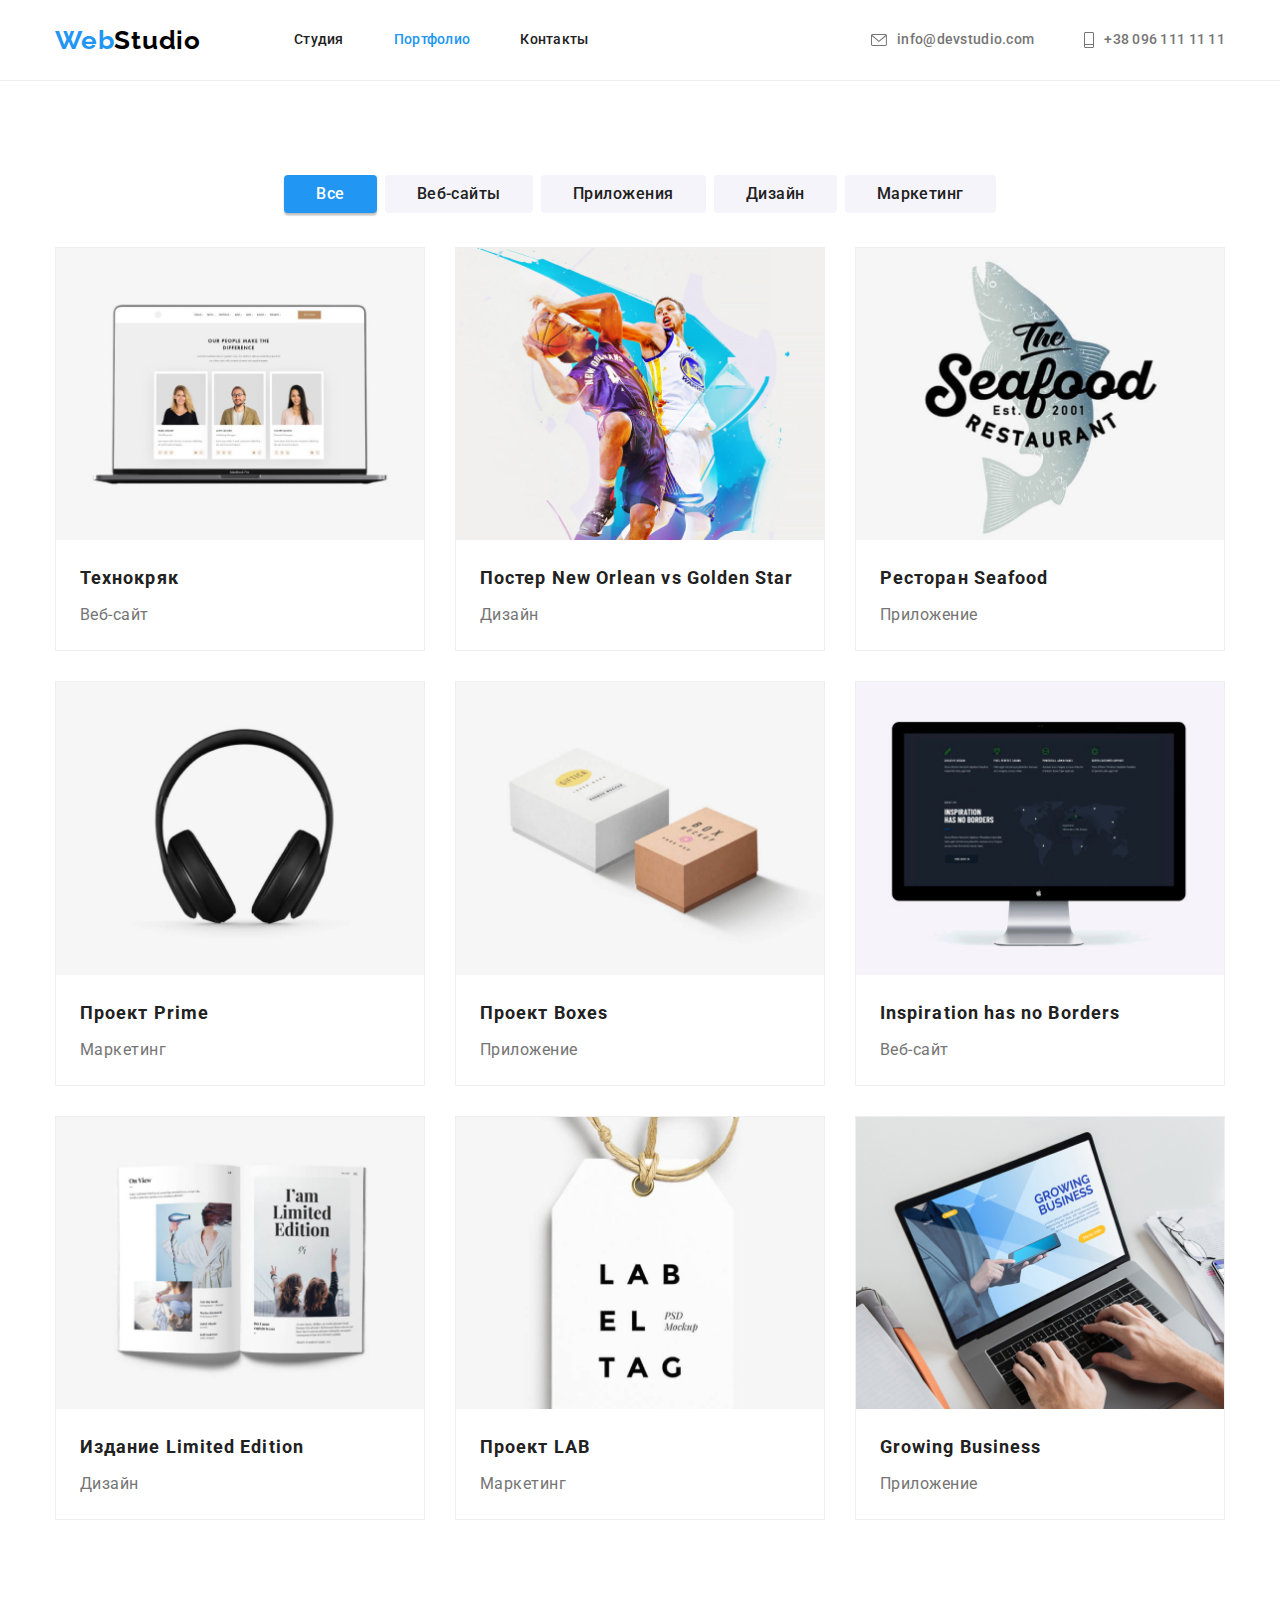
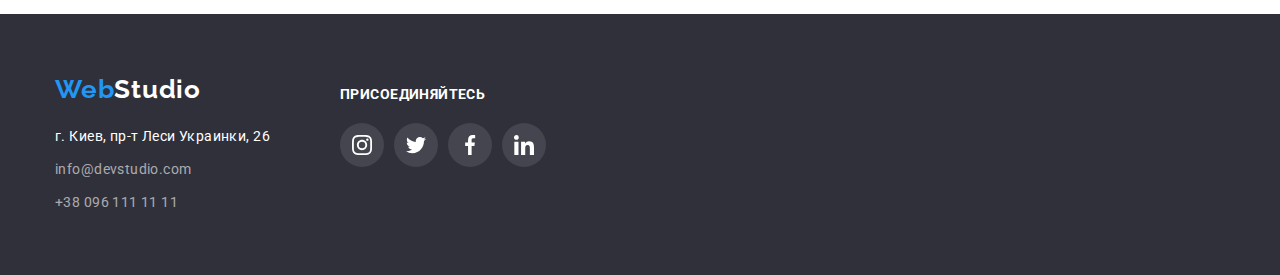
==== portfolio.html @ 8ae1b4e3 "V0.1" ====
<!DOCTYPE html>
<html lang="ru">

<head>
    <meta charset="UTF-8">
    <meta http-equiv="X-UA-Compatible" content="IE=edge">
    <meta name="viewport" content="width=device-width, initial-scale=1.0">
    <title>Портфолио</title>
    <link rel="preconnect" href="https://fonts.googleapis.com">
    <link rel="preconnect" href="https://fonts.gstatic.com" crossorigin>
    <link href="https://fonts.googleapis.com/css2?family=Raleway:wght@700&family=Roboto:wght@400;500;700;900&display=swap"
        rel="stylesheet">
    <link 
    rel="stylesheet" 
    href="https://cdnjs.cloudflare.com/ajax/libs/modern-normalize/1.0.0/modern-normalize.min.css" />
    <link href="./css/style.css" rel="stylesheet">
</head>

<body>
    <!--Шапка сайта-->
    <header class="page-header">
        <div class="container main-nav">
            <nav class="secondary-nav">
                <a class="header-logo" href="./index.html">
                    <span class="logo-text">Web</span>Studio
                </a>
        
                <ul class="site-nav lists">
                    <li class="item">
                        <a class="link" href="./index.html">
                            Студия
                        </a>
                    </li>
        
                    <li class="item">
                        <a class="link current" href="./portfolio.html">
                            Портфолио
                        </a>
                    </li>
        
                    <li class="item">
                        <a class="link" href="">
                            Контакты
                        </a>
                    </li>
        
                </ul>
            </nav>
        
            <ul class="site-contacts lists">
                <li class="item">
                    <a class="link" href="mailto:info@devstudio.com">
                        <svg class="link-icon" width="16" height="12">
                            <use href="./img/icons.svg#icon-mail"></use>
                        </svg>
                        info@devstudio.com
                    </a>
                </li>
                
                <li class="item">
                    <a class="link" href="tel:+380961111111">
                        <svg class="link-icon" width="10" height="16">
                            <use href="./img/icons.svg#icon-phone"></use>
                        </svg>
                        +38 096 111 11 11
                    </a>
                </li>
        
            </ul>
        </div>
    </header>
    <!--Главный блок-->
    <main>
        <!--Секция примера работ-->
        <section class="section">
            <div class="container">
                
                <h1 class="section-title visually-hidden" >Портфолио</h1>

                <ul class="portfolio-links lists">

                    <li class="item">
                        <button type="button" class="button primary current">Все</button>
                    </li>

                    <li class="item">
                        <button type="button" class="button primary">Веб-сайты</button>
                    </li>

                    <li class="item">
                        <button type="button" class="button primary">Приложения</button>
                    </li>

                    <li class="item">
                        <button type="button" class="button primary">Дизайн</button>
                    </li>

                    <li class="item">
                        <button type="button" class="button primary">Маркетинг</button>
                    </li>

                </ul>
  
            
                <ul class="portfolio-cards lists">

                    <li class="item">
                        <a href="">
                            <img src="./img/portfolio/portfolio1.jpg" 
                            alt="Веб-сайт Технокряк" 
                            width="370">
                            <div class="card-content">
                                <h2 class="card-heading">Технокряк</h2>
                                <p class="card-text">Веб-сайт</p>
                            </div>
                        </a>
                    </li>

                    <li class="item">
                        <a href="">
                            <img src="./img/portfolio/portfolio2.jpg" 
                            alt="Постер New Orlean vs Golden Star" 
                            width="370">
                            <div class="card-content">
                                <h2 class="card-heading">Постер New Orlean vs Golden Star</h2>
                                <p class="card-text">Дизайн</p>
                            </div>
                        </a>
                    </li>

                    <li class="item"> 
                        <a href="">
                            <img src="./img/portfolio/portfolio3.jpg" 
                            alt="Приложение для ресторана Seafood" 
                            width="370">
                            <div class="card-content">
                                <h2 class="card-heading">Ресторан Seafood</h2>
                                <p class="card-text">Приложение</p>
                            </div>
                        </a>
                    </li>

                    <li class="item">
                        <a href="">
                            <img src="./img/portfolio/portfolio4.jpg" 
                            alt="Проект Prime" 
                            width="370">
                            <div class="card-content">
                                <h2 class="card-heading">Проект Prime</h2>
                                <p class="card-text">Маркетинг</p>
                            </div>
                        </a>
                    </li>

                    <li class="item">
                        <a href="">
                            <img src="./img/portfolio/portfolio5.jpg" 
                            alt="Проект Boxes" 
                            width="370">
                            <div class="card-content">
                                <h2 class="card-heading">Проект Boxes</h2>
                                <p class="card-text">Приложение</p>
                            </div>
                        </a>
                    </li>

                    <li class="item">
                        <a href="">
                            <img src="./img/portfolio/portfolio6.jpg" 
                            alt="Inspiration has no Borders" 
                            width="370">
                            <div class="card-content">
                                <h2 class="card-heading">Inspiration has no Borders</h2>
                                <p class="card-text">Веб-сайт</p>
                            </div>
                        </a>
                    </li>

                    <li class="item">
                        <a href="">
                            <img src="./img/portfolio/portfolio7.jpg" 
                            alt="Издание Limited Edition" 
                            width="370">
                            <div class="card-content">
                                <h2 class="card-heading">Издание Limited Edition</h2>
                                <p class="card-text">Дизайн</p>
                            </div>
                        </a>
                    </li>

                    <li class="item">
                        <a href="">
                            <img src="./img/portfolio/portfolio8.jpg" 
                            alt="Проект LAB" 
                            width="370">
                            <div class="card-content">
                                <h2 class="card-heading">Проект LAB</h2>
                                <p class="card-text">Маркетинг</p>
                            </div>
                        </a>
                    </li>

                    <li class="item">
                        <a href="">
                            <img src="./img/portfolio/portfolio9.jpg" 
                            alt="Приложение Growing Business" 
                            width="370">
                            <div class="card-content">
                                <h2 class="card-heading">Growing Business</h2>
                                <p class="card-text">Приложение</p>
                            </div>
                        </a>
                    </li>

                </ul>
            
            </div>
        </section>

    </main>
    <!--Подвал сайта-->
    <footer class="footer">
        <div class="container footer-contant">
        
            <div class="footer-logo">
        
                <a class="footer-link" href="./index.html">
                    <span class="logo-text">Web</span>Studio
                </a>
                <address class="footer-address">
                    <ul class="footer-contacts lists">
        
                        <li class="link">
                            <a href="#" class="address">г. Киев, пр-т Леси Украинки, 26</a>
                        </li>
        
                        <li class="link">
                            <a href="mailto:info@devstudio.com">info@devstudio.com</a>
                        </li>
        
                        <li class="link">
                            <a href="tel:+380961111111">+38 096 111 11 11</a>
                        </li>
        
                    </ul>
                </address>
            </div>
        
            <div class="footer-social">
        
                <b class="title">присоединяйтесь</b>
        
                <ul class="social-block lists">
                    <li class="social-item">
                        <a class="social-block__link test" href="#instagram">
                            <svg class="social-icon" width="20" height="20">
                                <use href="./img/icons.svg#icon-instagram"></use>
                            </svg>
                        </a>
                    </li>
        
                    <li class="social-item">
                        <a class="social-block__link test" href="#twitter">
                            <svg class="social-icon" width="20" height="20">
                                <use href="./img/icons.svg#icon-twitter"></use>
                            </svg>
                        </a>
                    </li>
        
                    <li class="social-item">
                        <a class="social-block__link test" href="#facebook">
                            <svg class="social-icon" width="20" height="20">
                                <use href="./img/icons.svg#icon-facebook"></use>
                            </svg>
                        </a>
                    </li>
        
                    <li class="social-item">
                        <a class="social-block__link test" href="#linkedin">
                            <svg class="social-icon" width="20" height="20">
                                <use href="./img/icons.svg#icon-linkedin"></use>
                            </svg>
                        </a>
                    </li>
        
                </ul>
        
            </div>
        </div>
    </footer>

</body>

</html>
---- css/style.css ----
:root {
  --primary-text-color: #757575;
  --title-text-color: #212121;
  --accent-color: #2196f3;
  --white-color: #fff;
  --black-color: #000;
  --section-bg-color: #2f303a;
  --button-bg-color: #f5f4fa;
  --button-secondary-bg-color: #188ce8;
  --footer-link-color: rgba(255, 255, 255, 0.6);
  --border-color: #eeeeee;
  --icon-primary-color: #afb1b8;
  --icon-secondary-color: #2196f3;
  --card-shadow: 0px 1px 1px rgba(0, 0, 0, 0.12), 0px 1px 1px rgba(0, 0, 0, 0.14),
    0px 2px 1px rgba(0, 0, 0, 0.2);
  --button-shadow: 0px 3px 1px rgba(0, 0, 0, 0.1), 0px 1px 2px rgba(0, 0, 0, 0.08),
    0px 2px 2px rgba(0, 0, 0, 0.12);
  --card-radius: 0px 0px 4px 4px;
  --card-set-gap: 30px;
}

body {
  font-family: 'Roboto', sans-serif;
  font-size: 14px;

  background-color: var(--white-color);
  color: var(--primary-text-color);
}

img {
  display: block;
  max-width: 100%;
  height: auto;
}

/* Утилиты */

.lists {
  list-style: none;

  padding: 0;
  margin: 0;
}

/* Скрыть заголовок */

.visually-hidden {
  position: absolute;
  width: 1px;
  height: 1px;
  margin: -1px;
  padding: 0;
  overflow: hidden;
  border: 0;
  clip: rect(0 0 0 0);
}

/* Стили контейнера */

.container {
  width: 1200px;
  padding-left: 15px;
  padding-right: 15px;

  margin: 0 auto;

  /* border: 2px solid red; */
}

/* Стили секций */

.section {
  padding-top: 94px;
  padding-bottom: 94px;

  /* outline: 2px solid orchid; */
}

.section.secondary {
  padding-top: 0;
}

.section.team {
  background-color: var(--button-bg-color);
}

/* Стили шапки сайта */

.page-header {
  border-bottom: 1px solid var(--border-color);
}

.main-nav {
  display: flex;
  align-items: center;
}

.secondary-nav {
  display: flex;
  align-items: center;
  margin-right: auto;
}

.site-nav {
  display: flex;
  margin-left: 93px;
}

.site-contacts {
  display: flex;
}

.site-nav .link {
  display: inline-block;
  font-weight: 500;
  line-height: 1.14;
  letter-spacing: 0.02em;
  text-decoration: none;

  padding-top: 32px;
  padding-bottom: 32px;

  color: var(--title-text-color);
}

.site-nav .link.current {
  color: var(--accent-color);
}

.site-nav .link:hover,
.site-nav .link:focus {
  color: var(--accent-color);
}

.site-contacts .link {
  font-weight: 500;
  line-height: 1.14;
  letter-spacing: 0.02em;
  text-decoration: none;

  display: inline-flex;
  align-items: center;
  justify-content: center;
  align-self: start;

  padding: 32px 0px 32px 0px;

  fill: var(--primary-text-color);
  color: var(--primary-text-color);
}

.site-contacts .link:hover,
.site-contacts .link:focus {
  color: var(--accent-color);
  fill: var(--accent-color);
}

.site-contacts .link-icon {
  margin-right: 10px;
}

.site-nav .item:not(:last-child) {
  margin-right: 50px;
}

.site-contacts .item + .item {
  margin-left: 50px;
}

.header-logo {
  font-family: Raleway;
  font-weight: 700;
  font-size: 26px;
  line-height: 1.19;
  letter-spacing: 0.03em;
  text-decoration: none;

  color: var(--black-color);
}

.logo-text {
  color: var(--accent-color);
}

/* Стили подвала сайта */

.footer {
  padding-top: 60px;
  padding-bottom: 60px;

  background-color: var(--section-bg-color);
}

.container.footer-contant {
  display: flex;
  flex-wrap: wrap;
}

.footer-social {
  margin-top: 12px;
  margin-left: 70px;
}

.footer-social .title {
  font-weight: 700;
  font-size: 14px;
  line-height: 1.14;
  letter-spacing: 0.03em;
  text-transform: uppercase;

  display: inline-flex;
  margin-bottom: 20px;

  color: var(--white-color);
}

.footer-link {
  font-family: Raleway;
  font-weight: 700;
  font-size: 26px;
  line-height: 1.19;
  letter-spacing: 0.03em;
  text-decoration: none;

  margin-bottom: 20px;
  display: block;

  color: var(--white-color);
}

.footer-contacts a {
  display: block;

  font-style: normal;
  line-height: 1.71;
  letter-spacing: 0.03em;
  text-decoration: none;

  color: var(--footer-link-color);
}

.footer-contacts .address {
  font-style: normal;

  color: var(--white-color);
}

.footer-contacts .link:not(:last-child) {
  margin-bottom: 9px;
}

.footer-social .social-block__link.test {
  background-color: rgba(255, 255, 255, 0.1);
  fill: var(--white-color);
}

.footer-social .social-block__link.test:hover,
.footer-social .social-block__link.test:focus {
  background-color: var(--icon-secondary-color);
}

/* Стили секции герой */

.section-hero {
  max-width: 1600px;
  height: 600px;
  margin: 0 auto;
  padding: 200px 0px;

  background-image: linear-gradient(to right, rgba(47, 48, 58, 0.4), rgba(47, 48, 58, 0.4)),
    url('../img/header-img.jpg');
  background-repeat: no-repeat;
  background-position: center;
  background-size: cover;
  background-color: var(--section-bg-color);

  text-align: center;
}

.hero-title {
  font-weight: 900;
  font-size: 44px;
  line-height: 1.36;
  letter-spacing: 0.06em;
  text-transform: uppercase;

  margin-top: 0;
  margin-bottom: 30px;

  color: var(--white-color);
}

/* Стили секции преимуществ */

.section-title {
  font-weight: 700;
  font-size: 36px;
  line-height: 1.16;
  letter-spacing: 0.03em;
  text-align: center;

  margin-top: 0;
  margin-bottom: 50px;

  color: var(--title-text-color);
}

.advantage-cards {
  display: flex;
  flex-wrap: wrap;

  margin-left: calc(-1 * var(--card-set-gap));
  margin-top: calc(-1 * var(--card-set-gap));
}

.advantage-cards .item {
  flex-basis: calc(100% / 4 - var(--card-set-gap));
  margin-left: var(--card-set-gap);
  margin-top: var(--card-set-gap);

  max-width: 270px;
}

.advantage-cards .thumb {
  display: flex;
  justify-content: center;
  align-items: center;

  max-width: 270px;
  height: 120px;
  margin-bottom: 30px;

  border-radius: 4px;
  background-color: var(--button-bg-color);
}

.advantage-cards .card-title {
  margin-top: 0;
  margin-bottom: 10px;

  font-weight: 700;
  line-height: 1.14;
  letter-spacing: 0.03em;
  text-transform: uppercase;

  color: var(--title-text-color);
}

.advantage-cards .card-text {
  margin-top: 0;
  margin-bottom: 0;

  font-size: 14px;
  line-height: 1.71;
  letter-spacing: 0.03em;
}

/* Стили секции рода деятельности */

.career-cards {
  display: flex;
  flex-wrap: wrap;

  margin-left: calc(-1 * var(--card-set-gap));
  margin-top: calc(-1 * var(--card-set-gap));
}

.career-cards .item {
  flex-basis: calc(100% / 3 - var(--card-set-gap));
  margin-left: var(--card-set-gap);
  margin-top: var(--card-set-gap);

  /* outline: 2px solid green; */
}
/* Стили секции команды */

.team-cards {
  display: flex;
  flex-wrap: wrap;

  margin-left: calc(-1 * var(--card-set-gap));
  margin-top: calc(-1 * var(--card-set-gap));
}

.team-cards .item {
  flex-basis: calc(100% / 4 - var(--card-set-gap));
  margin-left: var(--card-set-gap);
  margin-top: var(--card-set-gap);

  box-shadow: var(--card-shadow);
  border-radius: var(--card-radius);

  background-color: var(--white-color);

  /* outline: 2px solid green; */
}

.social-block {
  display: flex;
  flex-wrap: wrap;
  justify-content: center;
}

.social-block .social-block__link {
  display: flex;
  align-items: center;
  justify-content: center;
  fill: var(--icon-primary-color);

  width: 44px;
  height: 44px;
  border-radius: 50%;
}

.social-block .social-item:not(:last-child) {
  margin-right: 10px;
}

.social-block .social-block__link:hover,
.social-block .social-block__link:focus {
  background-color: var(--icon-secondary-color);
  fill: var(--white-color);
}

.team-cards img {
  margin-top: 0;
}

.team-cards .card-title {
  margin-top: 0;
  margin-bottom: 10px;

  font-weight: 500;
  font-size: 16px;
  line-height: 1.19;
  letter-spacing: 0.03em;

  color: var(--title-text-color);
}

.team-cards .card-text {
  margin-top: 0;
  margin-bottom: 16px;

  font-size: 16px;
  line-height: 1.19;
  letter-spacing: 0.03em;
}

.card-content {
  padding-top: 30px;
  padding-bottom: 30px;

  text-align: center;
}

/* Стили секции клиентов */

.clients-cards {
  display: flex;
  flex-wrap: wrap;

  margin-left: calc(-1 * var(--card-set-gap));
  margin-top: calc(-1 * var(--card-set-gap));
}

.clients-cards .item {
  flex-basis: calc(100% / 6 - var(--card-set-gap));
  margin-left: var(--card-set-gap);
  margin-top: var(--card-set-gap);
}

.clients-cards .link {
  display: flex;
  align-items: center;
  justify-content: center;

  cursor: pointer;
  width: 170px;
  height: 92px;
  border: 1px solid var(--icon-primary-color);
  box-sizing: border-box;
  border-radius: 4px;
}

.clients-cards .link {
  fill: var(--icon-primary-color);
}

.clients-cards .link:hover,
.clients-cards .link:focus {
  border: 1px solid var(--icon-secondary-color);
  fill: var(--icon-secondary-color);
}

/* Страница портфолио */

/* Стили секции примера работ */

.portfolio-cards {
  display: flex;
  flex-wrap: wrap;

  margin-left: calc(-1 * var(--card-set-gap));
  margin-top: calc(-1 * var(--card-set-gap));
}

.portfolio-cards > .item {
  flex-basis: calc(100% / 3 - var(--card-set-gap));
  margin-left: var(--card-set-gap);
  margin-top: var(--card-set-gap);
}

.portfolio-links {
  margin-bottom: 34px;
  display: flex;
  justify-content: center;
}

.portfolio-links .item:not(:last-child) {
  margin-right: 8px;
}

.portfolio-cards .item {
  border: 1px solid var(--border-color);
}

.portfolio-cards .item:hover {
  box-shadow: var(--card-shadow);
}

.portfolio-cards a {
  text-decoration: none;
}

.portfolio-cards .card-content {
  display: block;
  padding: 20px 24px 20px 24px;
  text-align: left;
}

.card-heading {
  margin-top: 0;
  margin-bottom: 4px;

  font-weight: 700;
  font-size: 18px;
  line-height: 2;
  letter-spacing: 0.06em;

  color: var(--title-text-color);
}

.card-text {
  margin: 0;

  font-weight: normal;
  font-size: 16px;
  line-height: 1.87;
  letter-spacing: 0.03em;

  color: var(--primary-text-color);
}

/* Кнопки */

.button {
  background-color: var(--button-bg-color);
  color: var(--title-text-color);

  font-family: inherit;
  text-align: center;

  border-radius: 4px;
  border: 0;
}

.portfolio-links .button.current {
  background-color: var(--accent-color);
  color: var(--white-color);
  box-shadow: var(--button-shadow);
}

.button.primary {
  background-color: var(--button-bg-color);
  color: var(--title-text-color);

  font-weight: 500;
  font-size: 16px;
  line-height: 1.62;
  text-align: center;
  letter-spacing: 0.03em;
  cursor: pointer;

  min-width: 73px;
  padding: 6px 32px;
}

.button.primary:hover,
.button.primary:focus {
  background-color: var(--accent-color);
  color: var(--white-color);
  box-shadow: var(--button-shadow);
}

.button.secondary {
  background-color: var(--accent-color);
  color: var(--white-color);

  font-weight: 700;
  font-size: 16px;
  line-height: 1.87;
  letter-spacing: 0.06em;
  cursor: pointer;

  min-width: 200px;
  padding: 10px 32px;
}

.button.secondary:hover,
.button.secondary:focus {
  background-color: var(--button-secondary-bg-color);
}
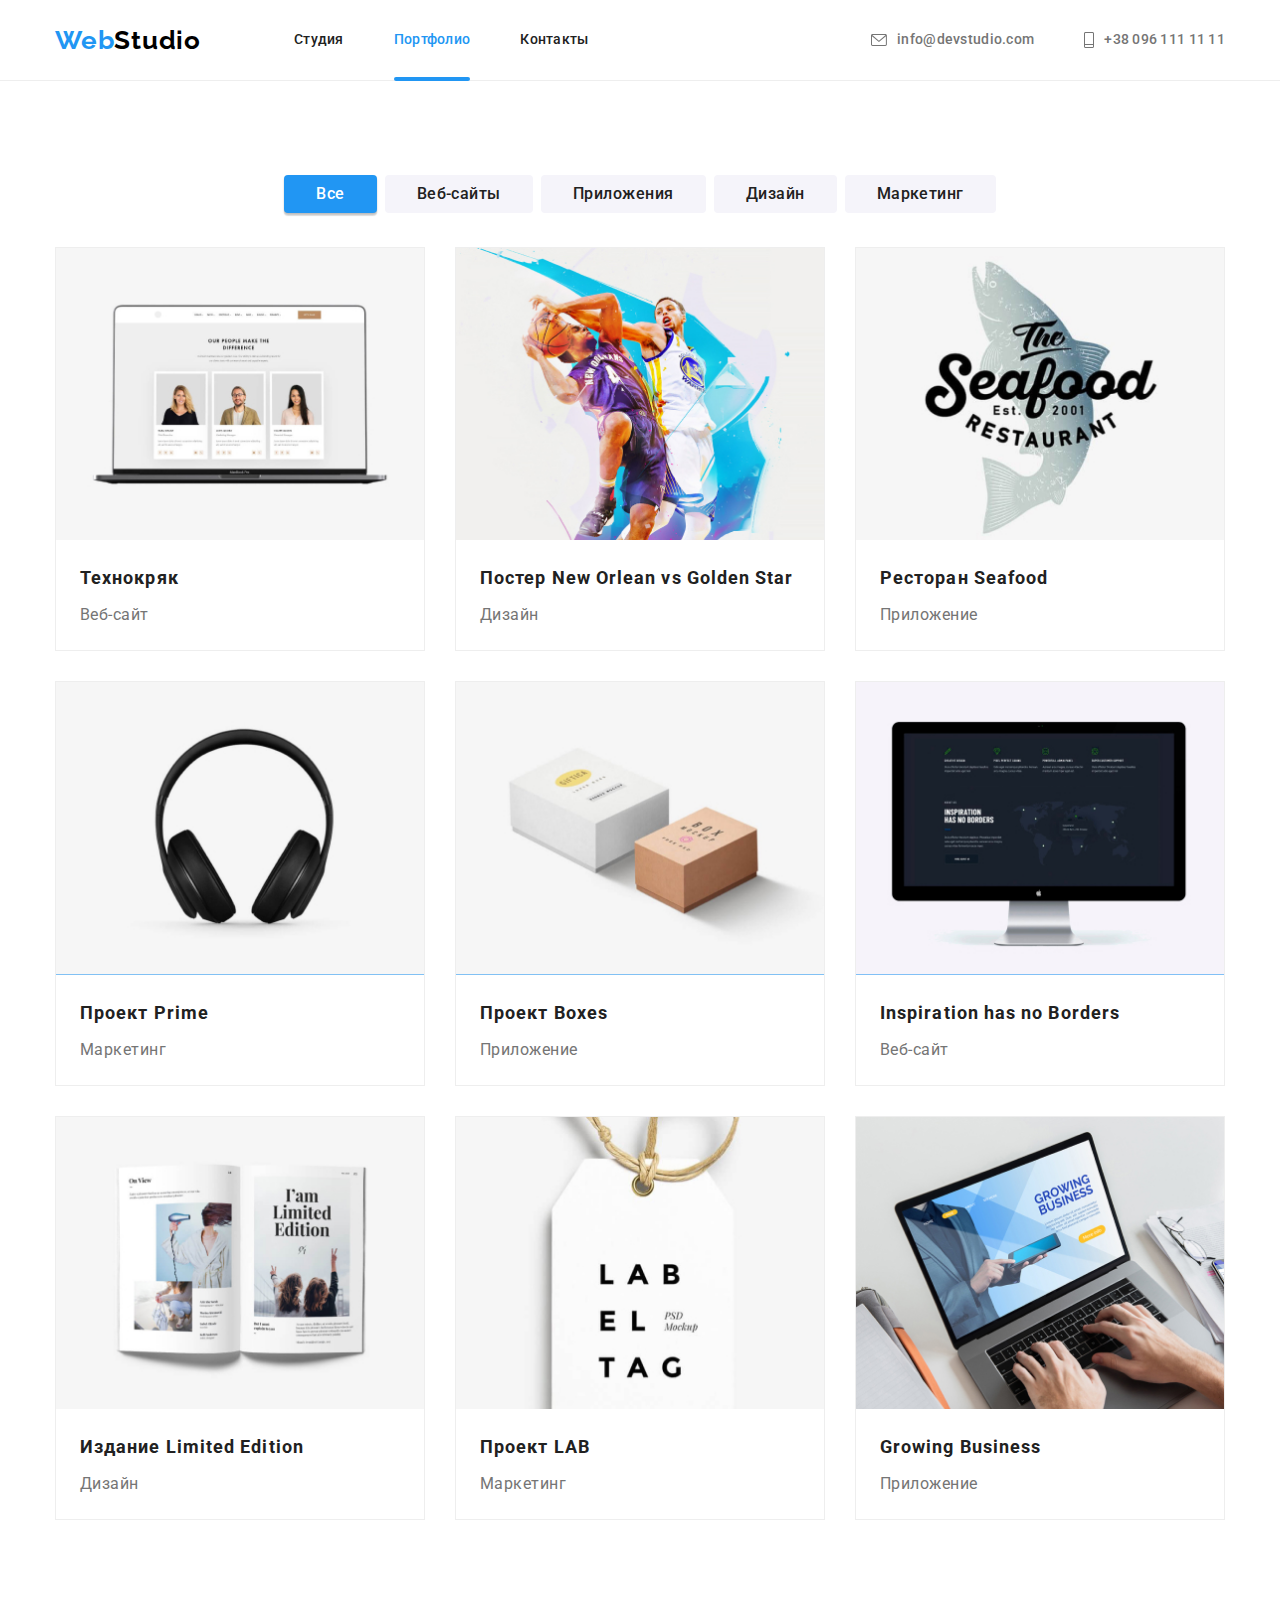
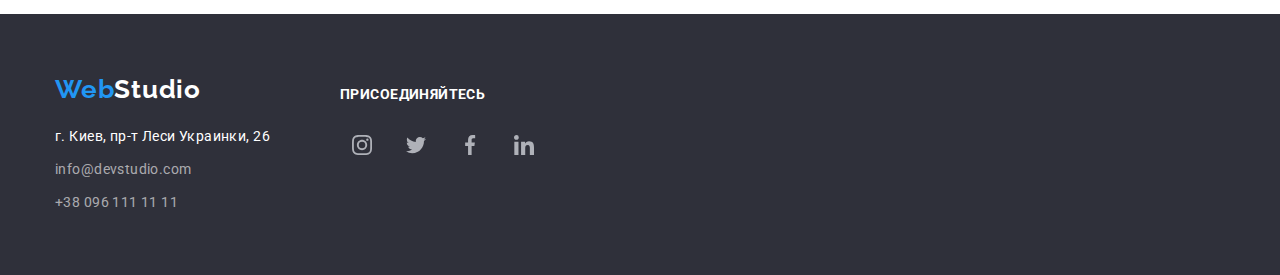
==== commit 8d244472: "V1" ====
--- a/portfolio.html
+++ b/portfolio.html
@@ -102,13 +102,24 @@
                 </ul>
   
             
-                <ul class="portfolio-cards lists">
-
-                    <li class="item">
-                        <a href="">
-                            <img src="./img/portfolio/portfolio1.jpg" 
-                            alt="Веб-сайт Технокряк" 
-                            width="370">
+                <ul class="portfolio-list lists">
+
+                    <li class="item">
+                        <a href="" class="portfolio-card">
+                            <div class="portfolio-thumb">
+                                <img src="./img/portfolio/portfolio1.jpg" 
+                                alt="Веб-сайт Технокряк" 
+                                width="370"
+                                height="294">
+
+                                <div class="portfolio-overlay">
+                                    <p class="overlay-text">
+                                        Технокряк это современная площадка распространения коронавируса. Компании используют эту платформу для цифрового
+                                        шпионажа и атак на защищённые сервера конкурентов.
+                                    </p>
+                                </div>
+                            </div>
+
                             <div class="card-content">
                                 <h2 class="card-heading">Технокряк</h2>
                                 <p class="card-text">Веб-сайт</p>
@@ -117,10 +128,22 @@
                     </li>
 
                     <li class="item">
-                        <a href="">
-                            <img src="./img/portfolio/portfolio2.jpg" 
-                            alt="Постер New Orlean vs Golden Star" 
-                            width="370">
+                        <a href="" class="portfolio-card">
+                            <div class="portfolio-thumb">
+                                <img src="./img/portfolio/portfolio2.jpg" 
+                                alt="Постер New Orlean vs Golden Star" 
+                                width="370"
+                                height="294">
+
+                                <div class="portfolio-overlay">
+                                    <p class="overlay-text">
+                                        Технокряк это современная площадка распространения коронавируса. Компании используют эту платформу для цифрового
+                                        шпионажа и атак на защищённые сервера конкурентов.
+                                    </p>
+                                </div>
+                                
+                            </div>
+                            
                             <div class="card-content">
                                 <h2 class="card-heading">Постер New Orlean vs Golden Star</h2>
                                 <p class="card-text">Дизайн</p>
@@ -129,10 +152,22 @@
                     </li>
 
                     <li class="item"> 
-                        <a href="">
-                            <img src="./img/portfolio/portfolio3.jpg" 
-                            alt="Приложение для ресторана Seafood" 
-                            width="370">
+                        <a href="" class="portfolio-card">
+                            <div class="portfolio-thumb">
+                                <img src="./img/portfolio/portfolio3.jpg" 
+                                alt="Приложение для ресторана Seafood" 
+                                width="370"
+                                height="294">
+
+                                <div class="portfolio-overlay">
+                                    <p class="overlay-text">
+                                        Технокряк это современная площадка распространения коронавируса. Компании используют эту платформу для цифрового
+                                        шпионажа и атак на защищённые сервера конкурентов.
+                                    </p>
+                                </div>
+
+                            </div>
+                            
                             <div class="card-content">
                                 <h2 class="card-heading">Ресторан Seafood</h2>
                                 <p class="card-text">Приложение</p>
@@ -141,10 +176,22 @@
                     </li>
 
                     <li class="item">
-                        <a href="">
-                            <img src="./img/portfolio/portfolio4.jpg" 
-                            alt="Проект Prime" 
-                            width="370">
+                        <a href="" class="portfolio-card">
+                            <div class="portfolio-thumb">
+                                <img src="./img/portfolio/portfolio4.jpg" 
+                                alt="Проект Prime" 
+                                width="370"
+                                height="294">
+
+                                <div class="portfolio-overlay">
+                                    <p class="overlay-text">
+                                        Технокряк это современная площадка распространения коронавируса. Компании используют эту платформу для цифрового
+                                        шпионажа и атак на защищённые сервера конкурентов.
+                                    </p>
+                                </div>
+
+                            </div>
+                            
                             <div class="card-content">
                                 <h2 class="card-heading">Проект Prime</h2>
                                 <p class="card-text">Маркетинг</p>
@@ -153,10 +200,22 @@
                     </li>
 
                     <li class="item">
-                        <a href="">
-                            <img src="./img/portfolio/portfolio5.jpg" 
+                        <a href="" class="portfolio-card">
+                            <div class="portfolio-thumb">
+                                <img src="./img/portfolio/portfolio5.jpg" 
                             alt="Проект Boxes" 
-                            width="370">
+                            width="370"
+                            height="294">
+
+                            <div class="portfolio-overlay">
+                                    <p class="overlay-text">
+                                        Технокряк это современная площадка распространения коронавируса. Компании используют эту платформу для цифрового
+                                        шпионажа и атак на защищённые сервера конкурентов.
+                                    </p>
+                            </div>
+
+                            </div>
+                            
                             <div class="card-content">
                                 <h2 class="card-heading">Проект Boxes</h2>
                                 <p class="card-text">Приложение</p>
@@ -165,10 +224,22 @@
                     </li>
 
                     <li class="item">
-                        <a href="">
-                            <img src="./img/portfolio/portfolio6.jpg" 
-                            alt="Inspiration has no Borders" 
-                            width="370">
+                        <a href="" class="portfolio-card">
+                            <div class="portfolio-thumb">
+                                <img src="./img/portfolio/portfolio6.jpg" 
+                                alt="Inspiration has no Borders" 
+                                width="370"
+                                height="294">
+
+                                <div class="portfolio-overlay">
+                                    <p class="overlay-text">
+                                        Технокряк это современная площадка распространения коронавируса. Компании используют эту платформу для цифрового
+                                        шпионажа и атак на защищённые сервера конкурентов.
+                                    </p>
+                                </div>
+
+                            </div>
+                            
                             <div class="card-content">
                                 <h2 class="card-heading">Inspiration has no Borders</h2>
                                 <p class="card-text">Веб-сайт</p>
@@ -177,10 +248,22 @@
                     </li>
 
                     <li class="item">
-                        <a href="">
-                            <img src="./img/portfolio/portfolio7.jpg" 
+                        <a href="" class="portfolio-card">
+                            <div class="portfolio-thumb">
+                                <img src="./img/portfolio/portfolio7.jpg" 
                             alt="Издание Limited Edition" 
-                            width="370">
+                            width="370"
+                            height="294">
+
+                            <div class="portfolio-overlay">
+                                    <p class="overlay-text">
+                                        Технокряк это современная площадка распространения коронавируса. Компании используют эту платформу для цифрового
+                                        шпионажа и атак на защищённые сервера конкурентов.
+                                    </p>
+                            </div>
+
+                            </div>
+                            
                             <div class="card-content">
                                 <h2 class="card-heading">Издание Limited Edition</h2>
                                 <p class="card-text">Дизайн</p>
@@ -189,10 +272,22 @@
                     </li>
 
                     <li class="item">
-                        <a href="">
-                            <img src="./img/portfolio/portfolio8.jpg" 
+                        <a href="" class="portfolio-card">
+                            <div class="portfolio-thumb">
+                                <img src="./img/portfolio/portfolio8.jpg" 
                             alt="Проект LAB" 
-                            width="370">
+                            width="370"
+                            height="294">
+
+                            <div class="portfolio-overlay">
+                                    <p class="overlay-text">
+                                        Технокряк это современная площадка распространения коронавируса. Компании используют эту платформу для цифрового
+                                        шпионажа и атак на защищённые сервера конкурентов.
+                                    </p>
+                            </div>
+
+                            </div>
+                            
                             <div class="card-content">
                                 <h2 class="card-heading">Проект LAB</h2>
                                 <p class="card-text">Маркетинг</p>
@@ -201,10 +296,22 @@
                     </li>
 
                     <li class="item">
-                        <a href="">
-                            <img src="./img/portfolio/portfolio9.jpg" 
+                        <a href="" class="portfolio-card">
+                            <div class="portfolio-thumb">
+                                <img src="./img/portfolio/portfolio9.jpg" 
                             alt="Приложение Growing Business" 
-                            width="370">
+                            width="370"
+                            height="294">
+
+                            <div class="portfolio-overlay">
+                                    <p class="overlay-text">
+                                        Технокряк это современная площадка распространения коронавируса. Компании используют эту платформу для цифрового
+                                        шпионажа и атак на защищённые сервера конкурентов.
+                                    </p>
+                            </div>
+
+                            </div>
+                            
                             <div class="card-content">
                                 <h2 class="card-heading">Growing Business</h2>
                                 <p class="card-text">Приложение</p>
@@ -289,6 +396,10 @@
         </div>
     </footer>
 
+
+    <!-- Скрипт для шапки-->
+    <script src="./js/header.js"></script>
+
 </body>
 
 </html>--- a/css/style.css
+++ b/css/style.css
@@ -17,6 +17,7 @@
     0px 2px 2px rgba(0, 0, 0, 0.12);
   --card-radius: 0px 0px 4px 4px;
   --card-set-gap: 30px;
+  --timing-function: cubic-bezier(0.4, 0, 0.2, 1);
 }
 
 body {
@@ -31,6 +32,17 @@
   display: block;
   max-width: 100%;
   height: auto;
+}
+
+p,
+h1,
+h2,
+h3,
+h4,
+h5,
+h6 {
+  margin: 0;
+  padding: 0;
 }
 
 /* Утилиты */
@@ -87,7 +99,16 @@
 /* Стили шапки сайта */
 
 .page-header {
+  position: fixed;
+  top: 0;
+  left: 0;
+  z-index: 1;
+
+  width: 100%;
+  min-height: 80px;
+
   border-bottom: 1px solid var(--border-color);
+  background-color: var(--white-color);
 }
 
 .main-nav {
@@ -120,11 +141,29 @@
   padding-top: 32px;
   padding-bottom: 32px;
 
+  transition: color 250ms var(--timing-function);
+
   color: var(--title-text-color);
 }
 
 .site-nav .link.current {
+  position: relative;
+
   color: var(--accent-color);
+}
+
+.site-nav .link.current::after {
+  content: '';
+
+  position: absolute;
+  left: 0;
+  bottom: -1px;
+
+  display: block;
+  width: 100%;
+  height: 4px;
+  border-radius: 2px;
+  background-color: var(--accent-color);
 }
 
 .site-nav .link:hover,
@@ -145,18 +184,19 @@
 
   padding: 32px 0px 32px 0px;
 
-  fill: var(--primary-text-color);
   color: var(--primary-text-color);
+
+  transition: fill 250ms var(--timing-function), color 250ms var(--timing-function);
 }
 
 .site-contacts .link:hover,
 .site-contacts .link:focus {
   color: var(--accent-color);
-  fill: var(--accent-color);
 }
 
 .site-contacts .link-icon {
   margin-right: 10px;
+  fill: currentColor;
 }
 
 .site-nav .item:not(:last-child) {
@@ -249,13 +289,15 @@
   margin-bottom: 9px;
 }
 
-.footer-social .social-block__link.test {
+.footer-social .social-block__link.social {
   background-color: rgba(255, 255, 255, 0.1);
   fill: var(--white-color);
-}
-
-.footer-social .social-block__link.test:hover,
-.footer-social .social-block__link.test:focus {
+
+  transition: background-color 250ms var(--timing-function);
+}
+
+.footer-social .social-block__link.social:hover,
+.footer-social .social-block__link.social:focus {
   background-color: var(--icon-secondary-color);
 }
 
@@ -290,6 +332,66 @@
   color: var(--white-color);
 }
 
+/* Стили модального окна */
+
+.backdrop {
+  position: fixed;
+  top: 0;
+  left: 0;
+
+  width: 100%;
+  height: 100%;
+  background-color: rgba(0, 0, 0, 0.2);
+
+  opacity: 1;
+  transition: opacity 250ms var(--timing-function);
+}
+
+.backdrop.is-hidden {
+  opacity: 0;
+  pointer-events: none;
+}
+
+.backdrop.is-hidden .modal {
+  transform: translate(-50%, -50%) scale(0.9);
+}
+
+.modal {
+  position: absolute;
+  top: 50%;
+  left: 50%;
+  transform: translate(-50%, -50%) scale(1);
+  transition: transform 250ms var(--timing-function);
+
+  min-width: 528px;
+  min-height: 581px;
+
+  box-shadow: 0px 1px 3px rgba(0, 0, 0, 0.12), 0px 1px 1px rgba(0, 0, 0, 0.14),
+    0px 2px 1px rgba(0, 0, 0, 0.2);
+  border-radius: 4px;
+  background-color: var(--white-color);
+}
+
+.close-button {
+  position: absolute;
+  top: 8px;
+  right: 8px;
+
+  display: inline-flex;
+  align-items: center;
+  justify-content: center;
+  align-self: start;
+
+  width: 30px;
+  height: 30px;
+  border-radius: 50%;
+  border: 1px solid rgba(0, 0, 0, 0.1);
+  box-sizing: border-box;
+  background-color: var(--white-color);
+
+  cursor: pointer;
+}
+
 /* Стили секции преимуществ */
 
 .section-title {
@@ -372,6 +474,44 @@
 
   /* outline: 2px solid green; */
 }
+
+.card-tumb {
+  position: relative;
+
+  display: flex;
+  justify-content: center;
+}
+
+.card-tumb::before {
+  content: '';
+  display: block;
+
+  position: absolute;
+  left: 0;
+  bottom: 0;
+
+  width: 100%;
+  height: 70px;
+  background-color: rgba(47, 48, 58, 0.8);
+}
+
+.card-tumb > .label {
+  position: absolute;
+  left: 50%;
+  bottom: 27px;
+  transform: translate(-50%, 0);
+
+  width: 100%;
+
+  font-weight: 700;
+  font-size: 14px;
+  line-height: 1.14;
+  text-align: center;
+  letter-spacing: 0.03em;
+  text-transform: uppercase;
+  color: var(--white-color);
+}
+
 /* Стили секции команды */
 
 .team-cards {
@@ -410,6 +550,8 @@
   width: 44px;
   height: 44px;
   border-radius: 50%;
+
+  transition: fill 250ms var(--timing-function), background-color 250ms var(--timing-function);
 }
 
 .social-block .social-item:not(:last-child) {
@@ -481,10 +623,10 @@
   border: 1px solid var(--icon-primary-color);
   box-sizing: border-box;
   border-radius: 4px;
-}
-
-.clients-cards .link {
+
   fill: var(--icon-primary-color);
+
+  transition: border 250ms var(--timing-function), fill 250ms var(--timing-function);
 }
 
 .clients-cards .link:hover,
@@ -495,9 +637,51 @@
 
 /* Страница портфолио */
 
-/* Стили секции примера работ */
-
-.portfolio-cards {
+/* Оверлэй для карточек портфолио */
+
+.portfolio-card {
+  width: 370px;
+}
+
+.portfolio-thumb {
+  position: relative;
+
+  overflow: hidden;
+}
+
+.portfolio-overlay {
+  position: absolute;
+  top: 0;
+  left: 0;
+  width: 100%;
+  height: 100%;
+
+  transform: translateY(100%);
+  transition: transform 250ms var(--timing-function);
+
+  padding: 63px 24px;
+  background-color: rgba(33, 150, 243, 0.9);
+}
+
+.overlay-text {
+  padding: 0;
+  margin: 0;
+
+  font-weight: 400;
+  font-size: 18px;
+  line-height: 1.55;
+  letter-spacing: 0.03em;
+
+  color: rgb(255, 255, 255);
+}
+
+.portfolio-card:hover .portfolio-overlay {
+  transform: translateY(0);
+}
+
+/* Флекс для портфолио */
+
+.portfolio-list {
   display: flex;
   flex-wrap: wrap;
 
@@ -505,10 +689,12 @@
   margin-top: calc(-1 * var(--card-set-gap));
 }
 
-.portfolio-cards > .item {
+.portfolio-list > .item {
   flex-basis: calc(100% / 3 - var(--card-set-gap));
   margin-left: var(--card-set-gap);
   margin-top: var(--card-set-gap);
+
+  transition: box-shadow 250ms var(--timing-function);
 }
 
 .portfolio-links {
@@ -521,19 +707,19 @@
   margin-right: 8px;
 }
 
-.portfolio-cards .item {
+.portfolio-list .item {
   border: 1px solid var(--border-color);
 }
 
-.portfolio-cards .item:hover {
+.portfolio-list .item:hover {
   box-shadow: var(--card-shadow);
 }
 
-.portfolio-cards a {
+.portfolio-list a {
   text-decoration: none;
 }
 
-.portfolio-cards .card-content {
+.portfolio-list .card-content {
   display: block;
   padding: 20px 24px 20px 24px;
   text-align: left;
@@ -594,6 +780,9 @@
 
   min-width: 73px;
   padding: 6px 32px;
+
+  transition: background-color 250ms var(--timing-function), color 250ms var(--timing-function),
+    box-shadow 250ms var(--timing-function);
 }
 
 .button.primary:hover,
@@ -615,6 +804,8 @@
 
   min-width: 200px;
   padding: 10px 32px;
+
+  transition: background-color 250ms var(--timing-function);
 }
 
 .button.secondary:hover,
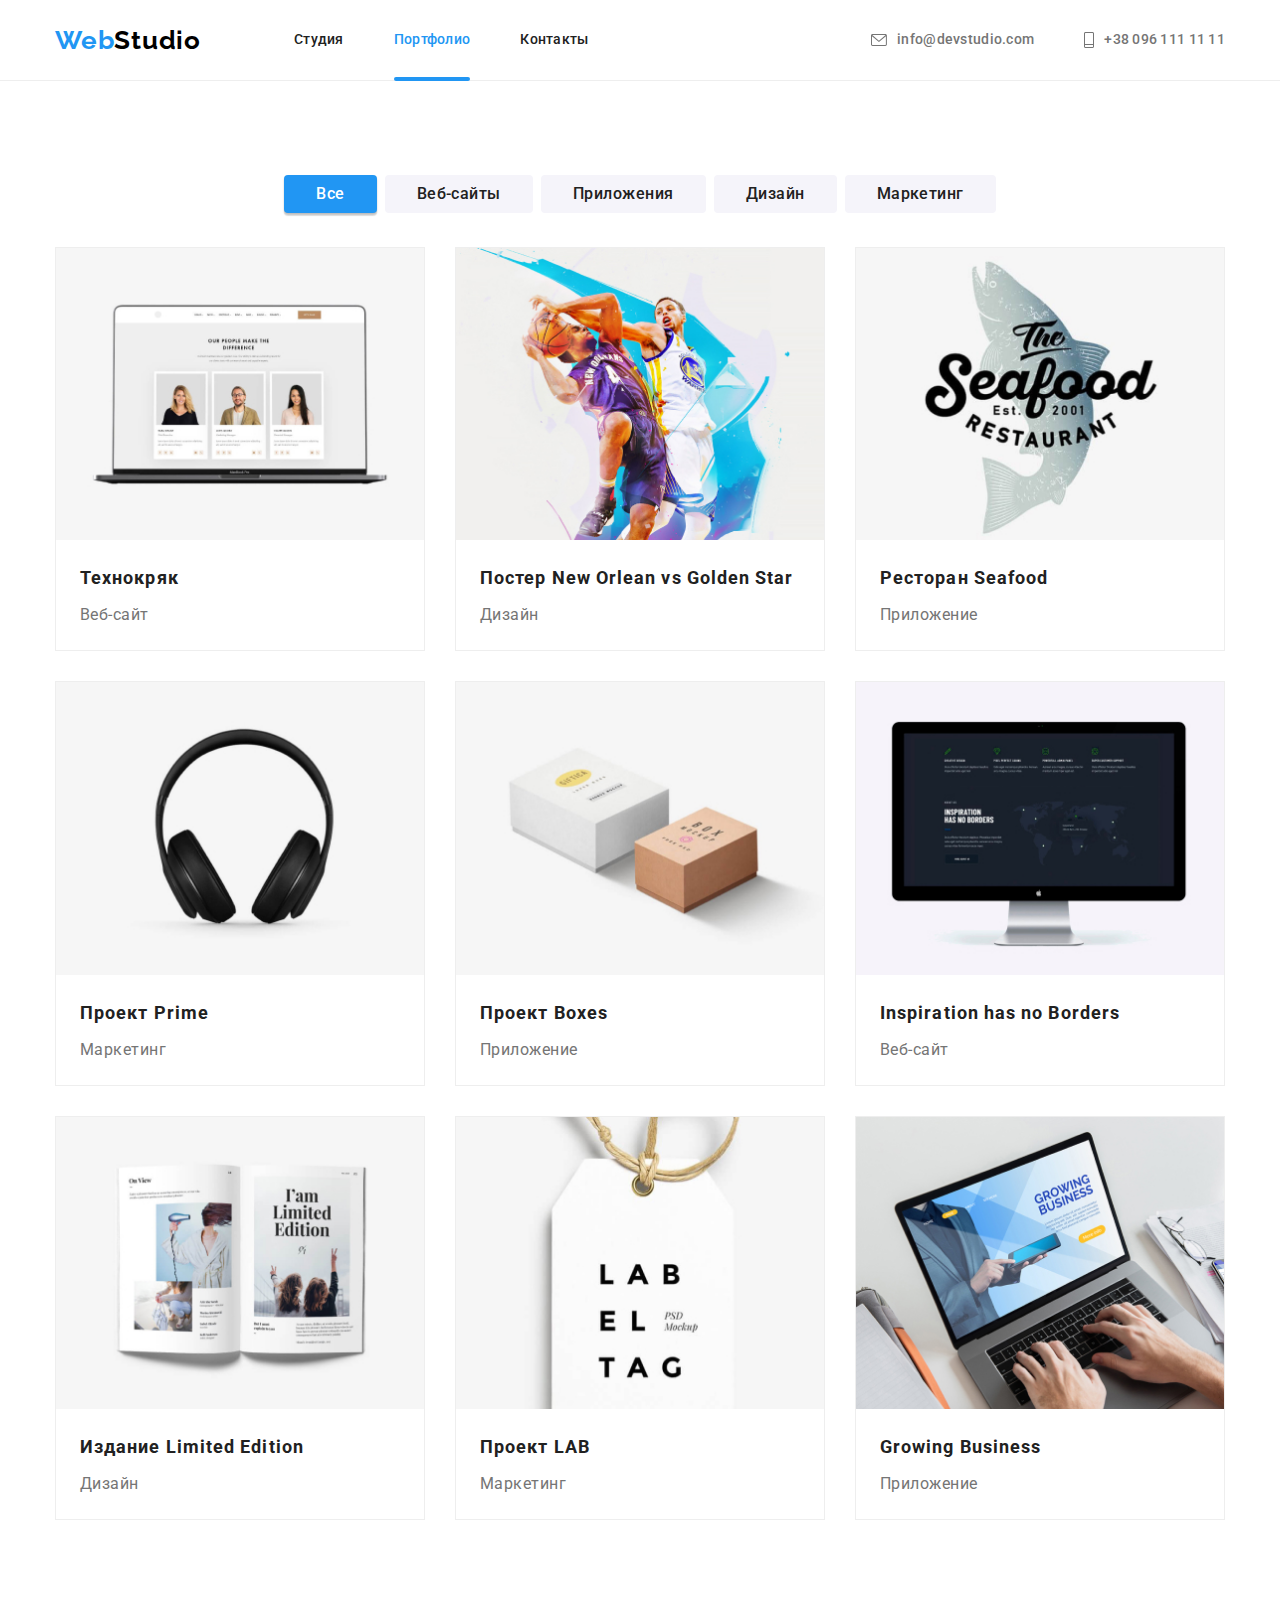
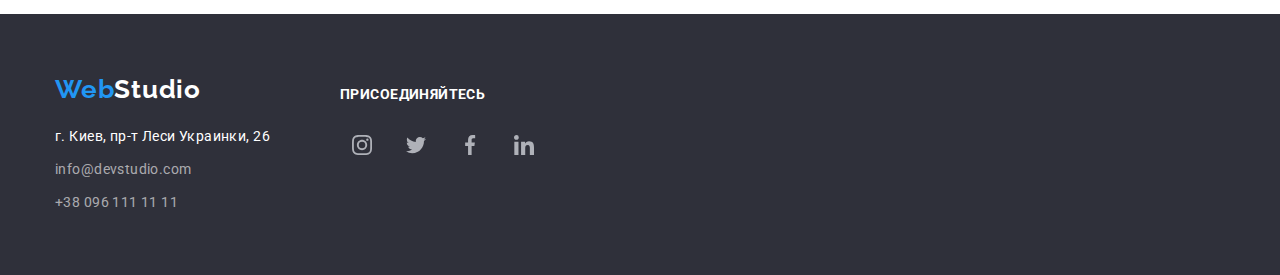
==== commit 94ad3c59: "V1.1" ====
--- a/portfolio.html
+++ b/portfolio.html
@@ -203,16 +203,16 @@
                         <a href="" class="portfolio-card">
                             <div class="portfolio-thumb">
                                 <img src="./img/portfolio/portfolio5.jpg" 
-                            alt="Проект Boxes" 
-                            width="370"
-                            height="294">
-
-                            <div class="portfolio-overlay">
-                                    <p class="overlay-text">
-                                        Технокряк это современная площадка распространения коронавируса. Компании используют эту платформу для цифрового
-                                        шпионажа и атак на защищённые сервера конкурентов.
-                                    </p>
-                            </div>
+                                alt="Проект Boxes" 
+                                width="370"
+                                height="294">
+
+                                <div class="portfolio-overlay">
+                                    <p class="overlay-text">
+                                        Технокряк это современная площадка распространения коронавируса. Компании используют эту платформу для цифрового
+                                        шпионажа и атак на защищённые сервера конкурентов.
+                                    </p>
+                                </div>
 
                             </div>
                             
@@ -251,9 +251,9 @@
                         <a href="" class="portfolio-card">
                             <div class="portfolio-thumb">
                                 <img src="./img/portfolio/portfolio7.jpg" 
-                            alt="Издание Limited Edition" 
-                            width="370"
-                            height="294">
+                                alt="Издание Limited Edition" 
+                                width="370"
+                                height="294">
 
                             <div class="portfolio-overlay">
                                     <p class="overlay-text">
@@ -275,9 +275,9 @@
                         <a href="" class="portfolio-card">
                             <div class="portfolio-thumb">
                                 <img src="./img/portfolio/portfolio8.jpg" 
-                            alt="Проект LAB" 
-                            width="370"
-                            height="294">
+                                alt="Проект LAB" 
+                                width="370"
+                                height="294">
 
                             <div class="portfolio-overlay">
                                     <p class="overlay-text">
@@ -299,9 +299,9 @@
                         <a href="" class="portfolio-card">
                             <div class="portfolio-thumb">
                                 <img src="./img/portfolio/portfolio9.jpg" 
-                            alt="Приложение Growing Business" 
-                            width="370"
-                            height="294">
+                                alt="Приложение Growing Business" 
+                                width="370"
+                                height="294">
 
                             <div class="portfolio-overlay">
                                     <p class="overlay-text">
@@ -318,6 +318,7 @@
                             </div>
                         </a>
                     </li>
+                    
 
                 </ul>
             
--- a/css/style.css
+++ b/css/style.css
@@ -645,7 +645,6 @@
 
 .portfolio-thumb {
   position: relative;
-
   overflow: hidden;
 }
 
@@ -657,10 +656,16 @@
   height: 100%;
 
   transform: translateY(100%);
-  transition: transform 250ms var(--timing-function);
+  visibility: hidden;
+  transition: transform 250ms var(--timing-function), visibility 250ms var(--timing-function);
 
   padding: 63px 24px;
   background-color: rgba(33, 150, 243, 0.9);
+}
+
+.portfolio-card:hover .portfolio-overlay {
+  transform: translateY(0);
+  visibility: visible;
 }
 
 .overlay-text {
@@ -673,10 +678,6 @@
   letter-spacing: 0.03em;
 
   color: rgb(255, 255, 255);
-}
-
-.portfolio-card:hover .portfolio-overlay {
-  transform: translateY(0);
 }
 
 /* Флекс для портфолио */
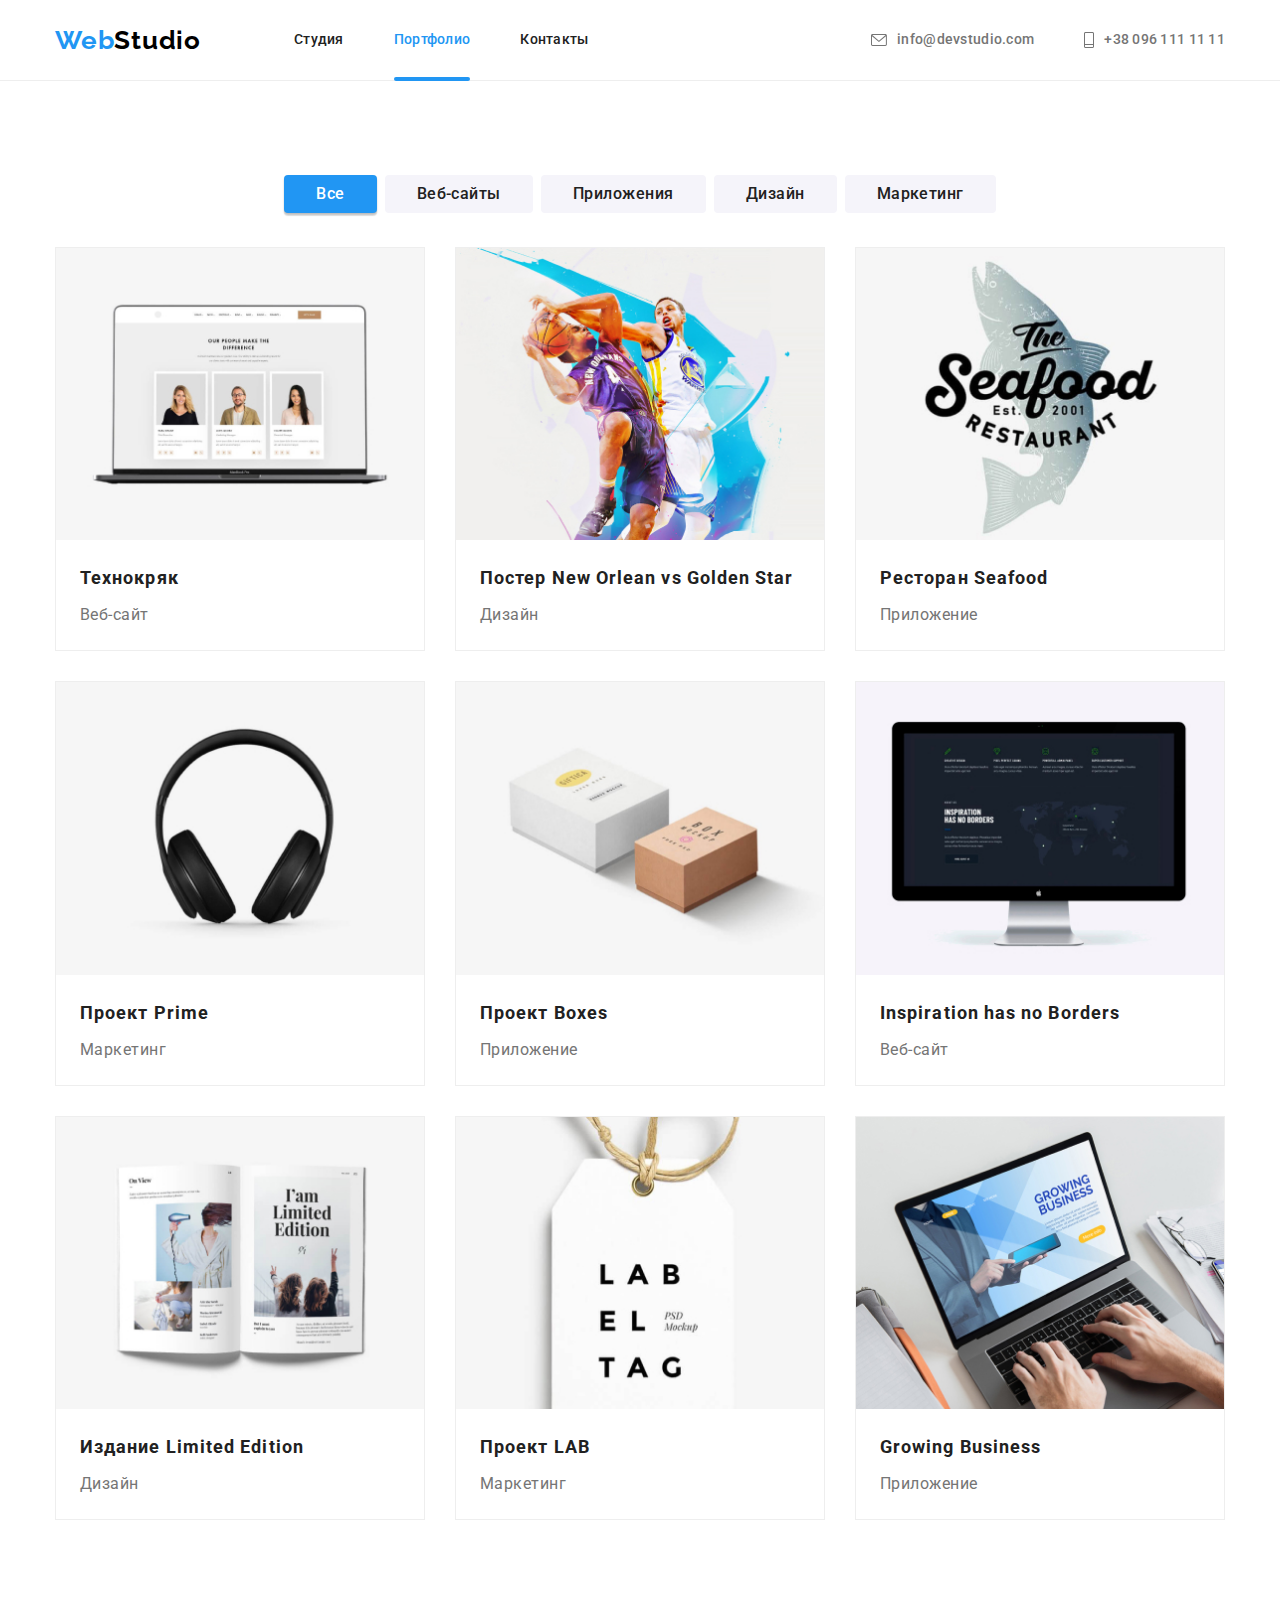
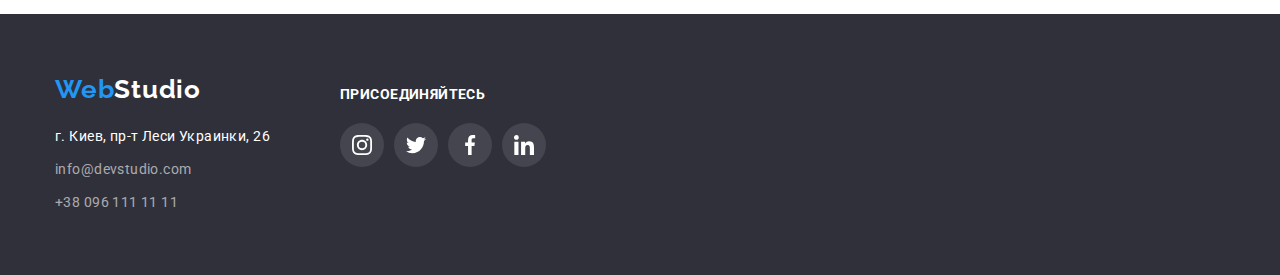
==== commit 8a941ae5: "V1.5" ====
--- a/portfolio.html
+++ b/portfolio.html
@@ -360,7 +360,7 @@
         
                 <ul class="social-block lists">
                     <li class="social-item">
-                        <a class="social-block__link test" href="#instagram">
+                        <a class="social-block__link social" href="#instagram">
                             <svg class="social-icon" width="20" height="20">
                                 <use href="./img/icons.svg#icon-instagram"></use>
                             </svg>
@@ -368,7 +368,7 @@
                     </li>
         
                     <li class="social-item">
-                        <a class="social-block__link test" href="#twitter">
+                        <a class="social-block__link social" href="#twitter">
                             <svg class="social-icon" width="20" height="20">
                                 <use href="./img/icons.svg#icon-twitter"></use>
                             </svg>
@@ -376,7 +376,7 @@
                     </li>
         
                     <li class="social-item">
-                        <a class="social-block__link test" href="#facebook">
+                        <a class="social-block__link social" href="#facebook">
                             <svg class="social-icon" width="20" height="20">
                                 <use href="./img/icons.svg#icon-facebook"></use>
                             </svg>
@@ -384,7 +384,7 @@
                     </li>
         
                     <li class="social-item">
-                        <a class="social-block__link test" href="#linkedin">
+                        <a class="social-block__link social" href="#linkedin">
                             <svg class="social-icon" width="20" height="20">
                                 <use href="./img/icons.svg#icon-linkedin"></use>
                             </svg>
--- a/css/style.css
+++ b/css/style.css
@@ -338,6 +338,7 @@
   position: fixed;
   top: 0;
   left: 0;
+  z-index: 1;
 
   width: 100%;
   height: 100%;
